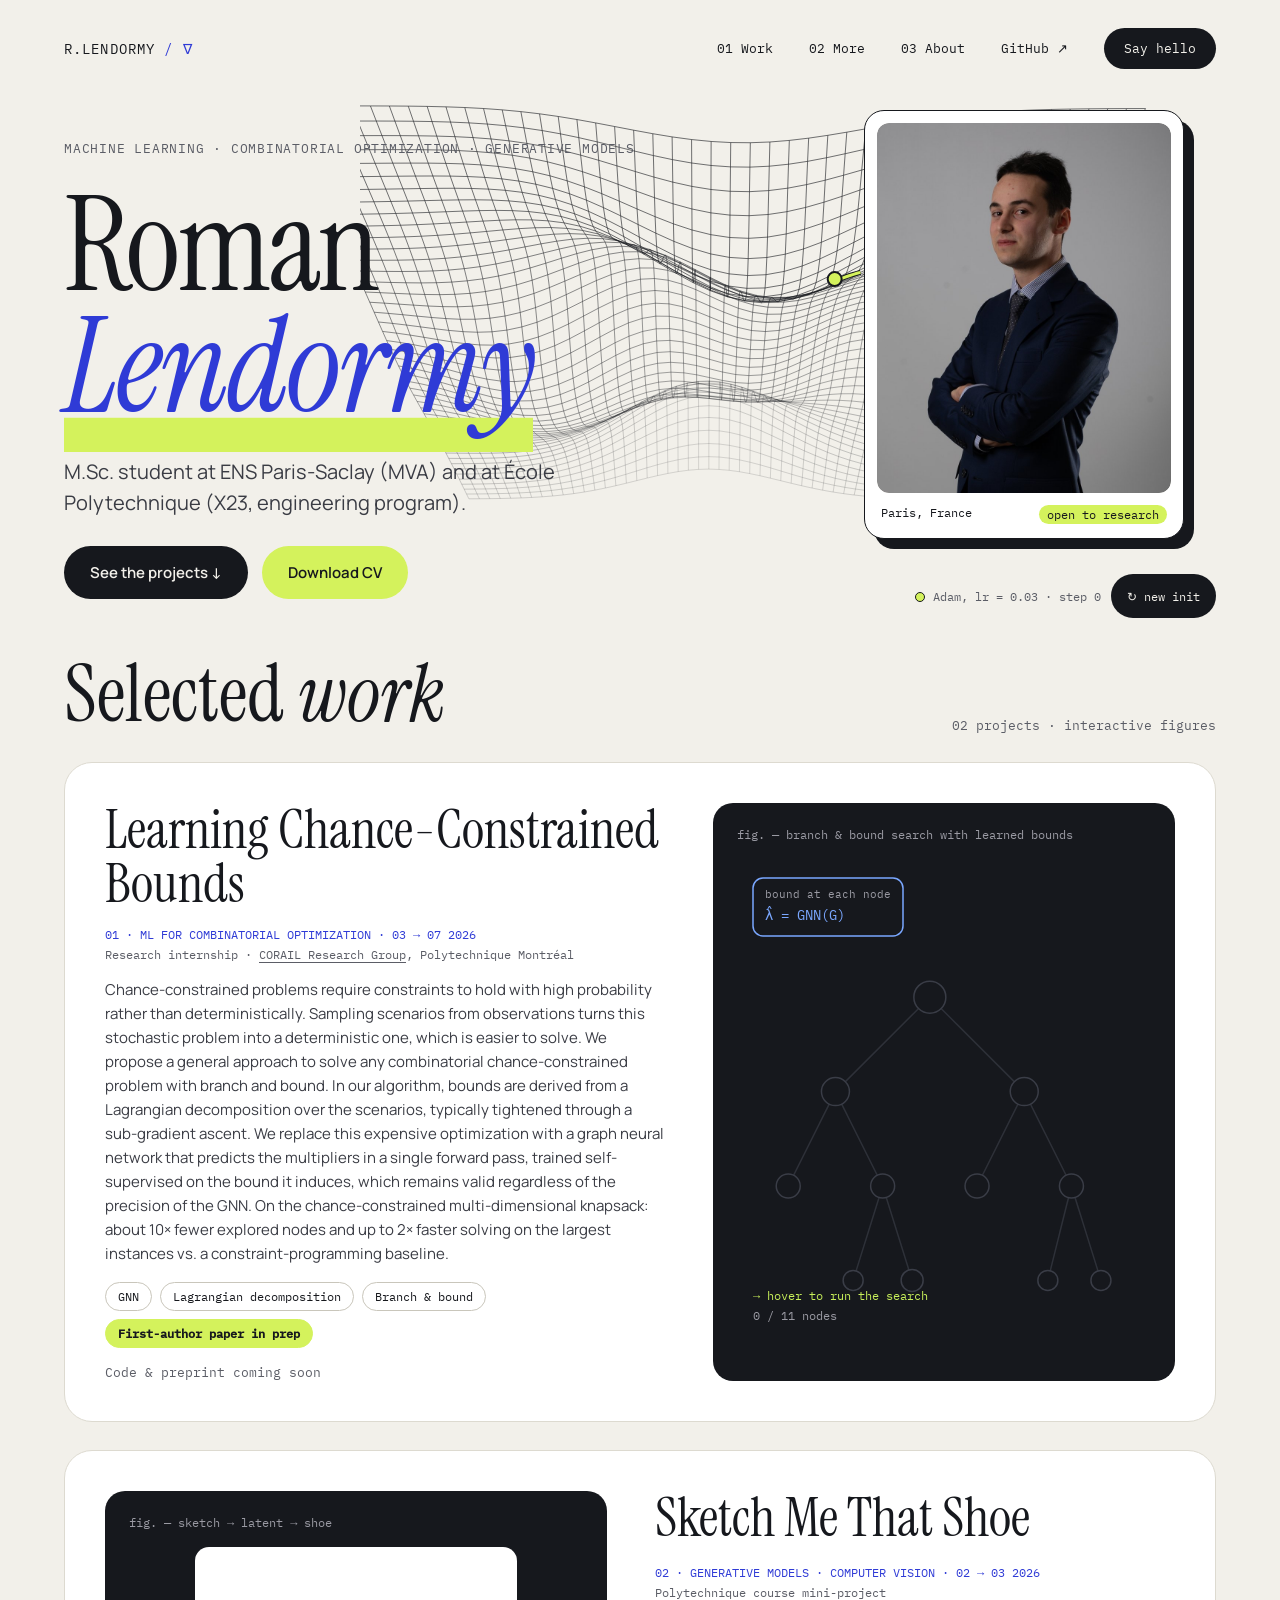
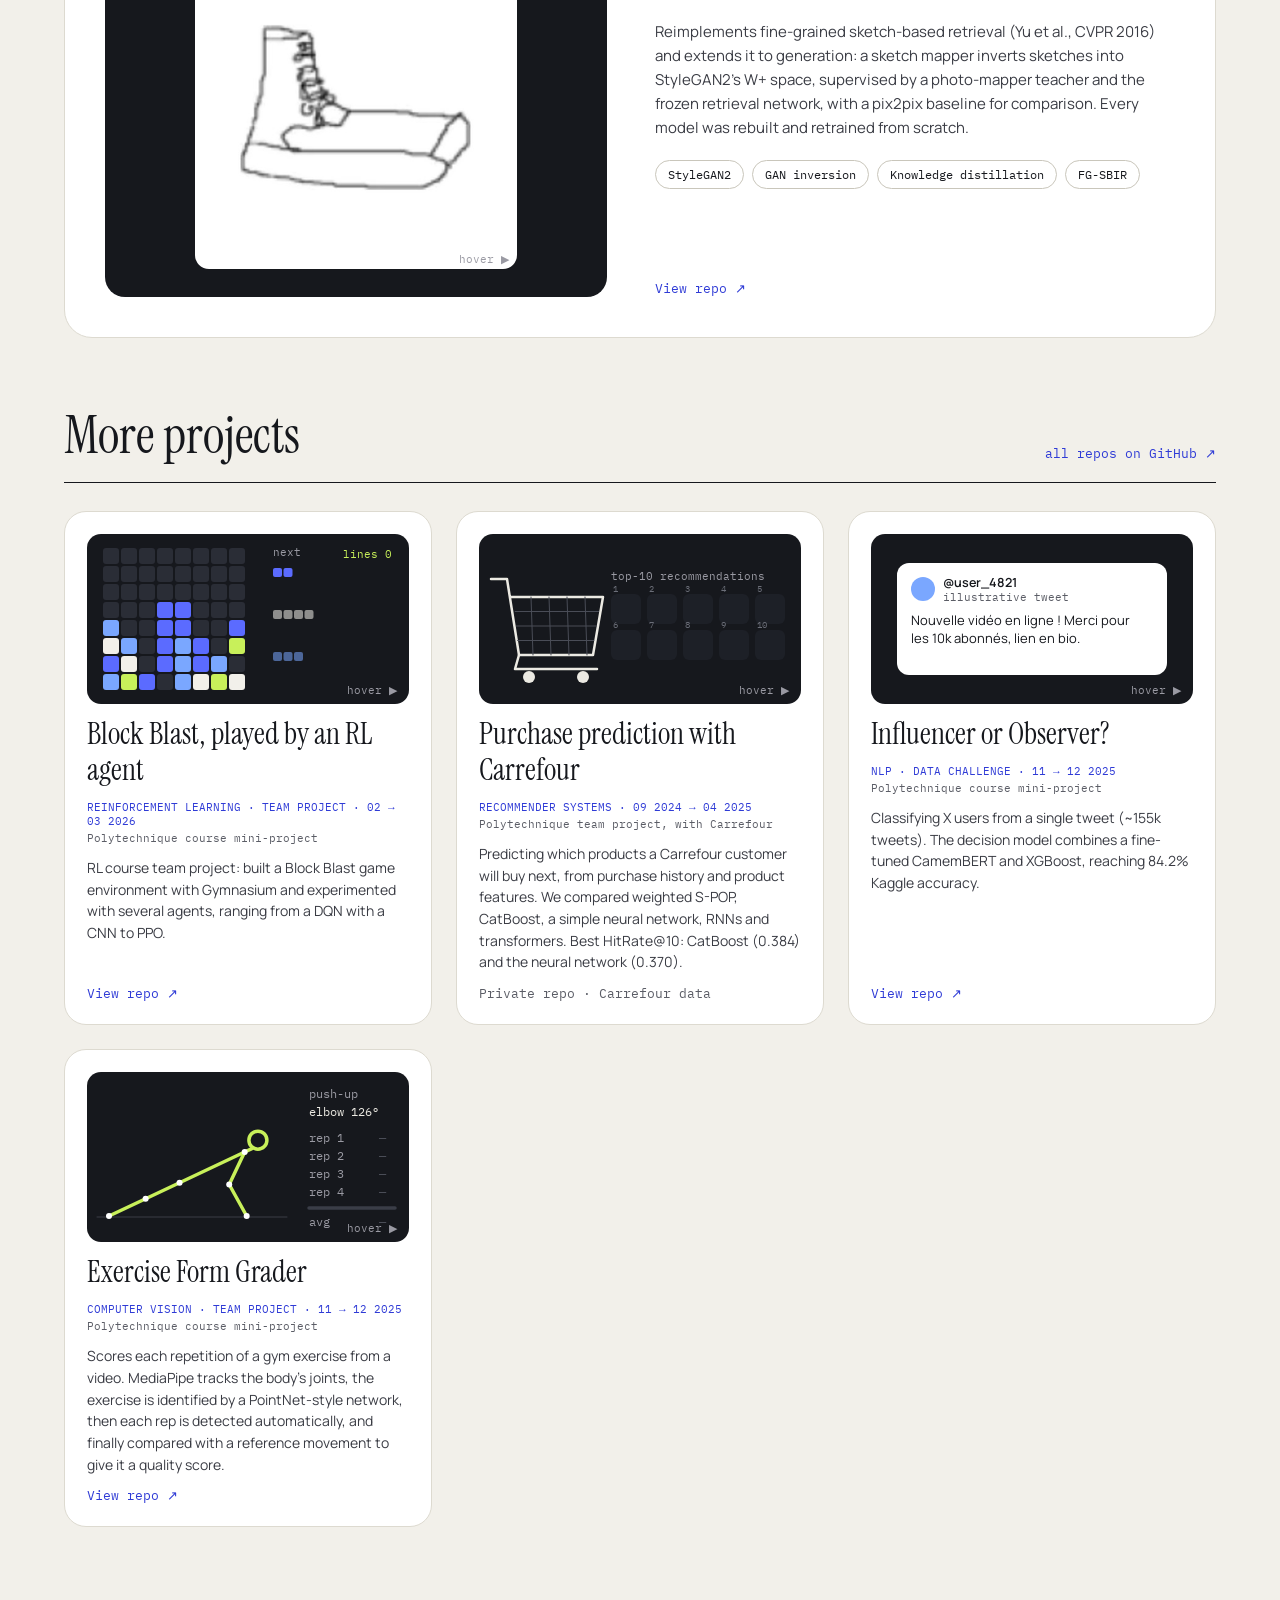
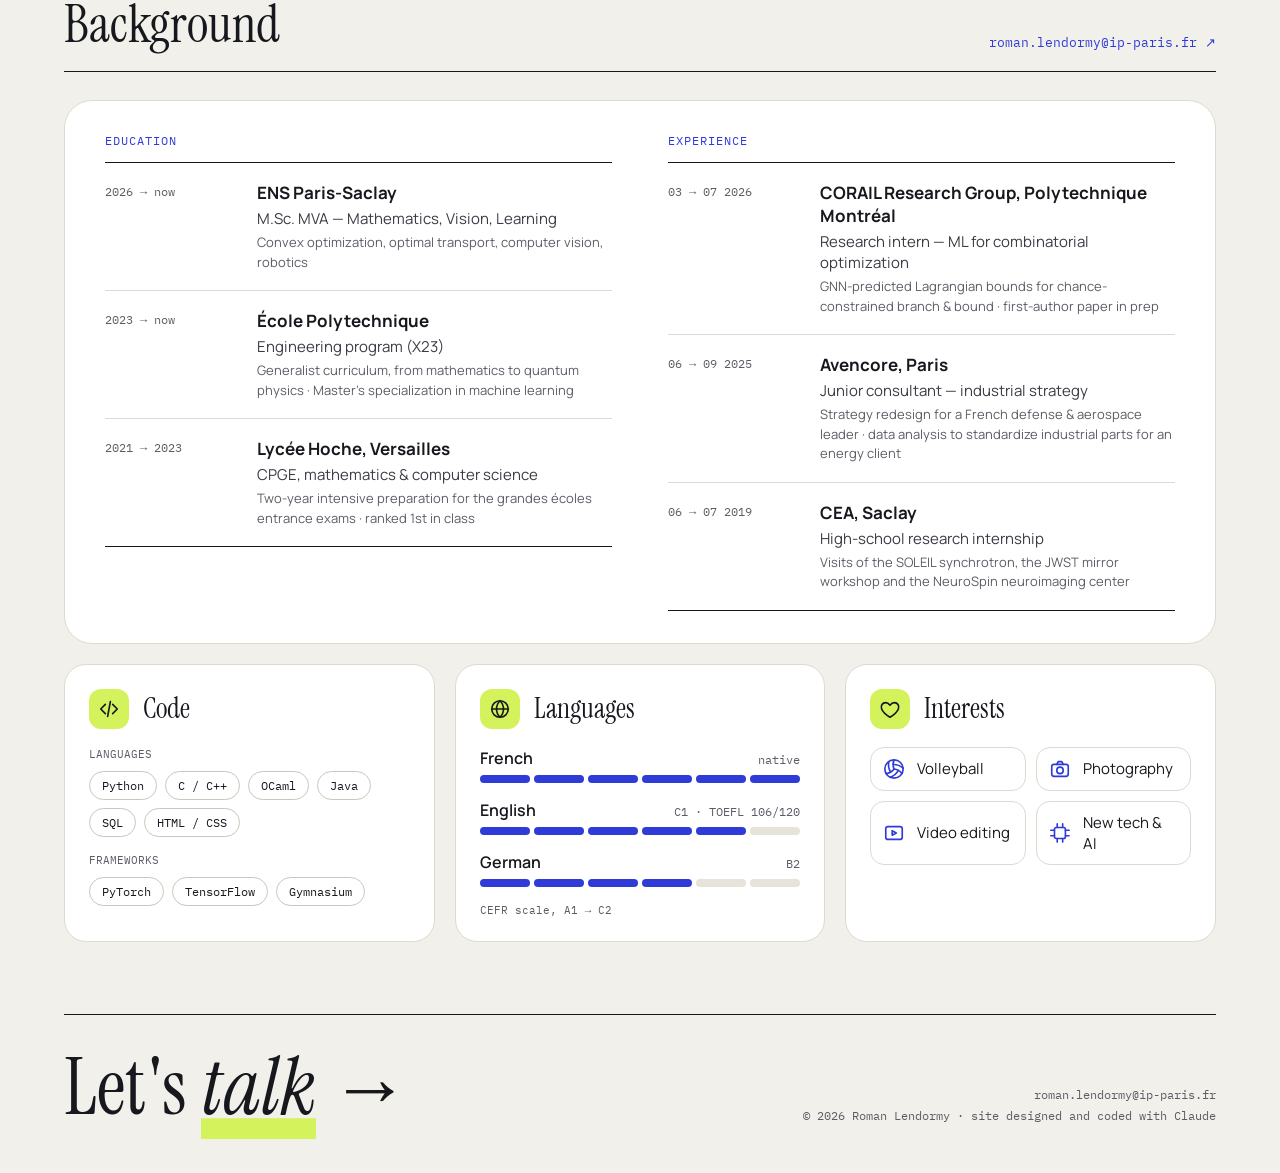
==== index.html @ f5c9e00b "Launch personal website" ====
<!DOCTYPE html>
<html lang="en">
<head>
<meta charset="utf-8">
<meta name="viewport" content="width=device-width, initial-scale=1">
<meta http-equiv="Content-Security-Policy" content="default-src 'none'; script-src 'self'; style-src 'self'; img-src 'self'; font-src 'self'; connect-src 'none'; object-src 'none'; base-uri 'none'; form-action 'none'; manifest-src 'self'; upgrade-insecure-requests">
<meta name="referrer" content="strict-origin-when-cross-origin">
<title>Roman Lendormy — Machine learning &amp; combinatorial optimization</title>
<meta name="description" content="Roman Lendormy, M.Sc. student at ENS Paris-Saclay (MVA) and École Polytechnique (X23). Machine learning, combinatorial optimization and generative models.">
<meta name="theme-color" content="#F2F0EA">
<link rel="canonical" href="https://romanlendormy.github.io/">
<meta property="og:type" content="website">
<meta property="og:url" content="https://romanlendormy.github.io/">
<meta property="og:title" content="Roman Lendormy — Machine learning &amp; combinatorial optimization">
<meta property="og:description" content="M.Sc. student at ENS Paris-Saclay (MVA) and École Polytechnique (X23). Research on learned bounds for chance-constrained optimization.">
<meta property="og:image" content="https://romanlendormy.github.io/assets/img/og-image.jpg">
<meta property="og:image:width" content="1200">
<meta property="og:image:height" content="630">
<meta name="twitter:card" content="summary_large_image">
<link rel="icon" href="assets/img/favicon.svg" type="image/svg+xml">
<link rel="preload" href="assets/fonts/instrument-serif-latin-400-normal.woff2" as="font" type="font/woff2" crossorigin>
<link rel="stylesheet" href="assets/style.css">
</head>
<body>
<div class="wrap">

<header class="nav">
<a class="brand" href="#top">R.LENDORMY <span>/ ∇</span></a>
<nav class="nav-links" aria-label="Main">
<a class="sec nl" href="#work">01 Work</a>
<a class="sec nl" href="#more">02 More</a>
<a class="sec nl" href="#about">03 About</a>
<a class="nl" href="https://github.com/romanlendormy">GitHub <span class="nl-arr">↗</span></a>
<a class="js-mail pill" data-u="roman.lendormy" data-d="ip-paris.fr">Say hello</a>
</nav>
</header>

<main>
<section class="hero" id="top">
<div class="hero-text">
<div class="eyebrow">MACHINE LEARNING · COMBINATORIAL OPTIMIZATION · GENERATIVE MODELS</div>
<h1>Roman<br><em>Lendormy</em></h1>
<p class="hero-lead">M.Sc. student at ENS Paris-Saclay (MVA) and at École Polytechnique (X23, engineering program).</p>
<div class="cta">
<a class="btn btn-ink" href="#work">See the projects <span class="arr">↓</span></a>
<a class="btn btn-lime" aria-disabled="true" title="CV coming soon">Download CV</a>
</div>
</div>
<figure class="portrait float">
<div class="shine"><img src="assets/img/portrait.jpg" alt="Portrait of Roman Lendormy" width="800" height="1000"></div>
<figcaption><span>Paris, France</span><span class="badge-lime">open to research</span></figcaption>
</figure>
<canvas class="hero-cv" id="hero-cv" role="img" aria-label="Animated 3D loss landscape with the Adam optimizer descending toward a minimum"></canvas>
<div class="hero-caption"><span><span class="dot"></span>Adam, lr = 0.03 · step <span id="opt-step">0</span></span><button class="btn-small" id="new-init" type="button">↻ new init</button></div>
</section>

<section class="section" id="work">
<div class="section-head">
<h2>Selected <em>work</em></h2>
<span class="aside">02 projects · interactive figures</span>
</div>

<article class="card feature" id="card-cc">
<div class="feature-text">
<h3>Learning Chance-Constrained Bounds</h3>
<div>
<div class="tagline">01 · ML FOR COMBINATORIAL OPTIMIZATION · 03 → 07 2026</div>
<div class="subline">Research internship · <a href="https://corail-research.github.io/">CORAIL Research Group</a>, Polytechnique Montréal</div>
</div>
<p>Chance-constrained problems require constraints to hold with high probability rather than deterministically. Sampling scenarios from observations turns this stochastic problem into a deterministic one, which is easier to solve. We propose a general approach to solve any combinatorial chance-constrained problem with branch and bound. In our algorithm, bounds are derived from a Lagrangian decomposition over the scenarios, typically tightened through a sub-gradient ascent. We replace this expensive optimization with a graph neural network that predicts the multipliers in a single forward pass, trained self-supervised on the bound it induces, which remains valid regardless of the precision of the GNN. On the chance-constrained multi-dimensional knapsack: about 10× fewer explored nodes and up to 2× faster solving on the largest instances vs. a constraint-programming baseline.</p>
<div class="chips"><span class="chip">GNN</span><span class="chip">Lagrangian decomposition</span><span class="chip">Branch &amp; bound</span><span class="chip hot">First-author paper in prep</span></div>
<span class="foot-link">Code &amp; preprint coming soon</span>
</div>
<div class="plate">
<span class="plate-label">fig. — branch &amp; bound search with learned bounds</span>
<canvas class="cc-cv" id="cc-cv" role="img" aria-label="Animated branch-and-bound tree search, with bounds predicted by a graph neural network"></canvas>
</div>
</article>

<article class="card feature flip" id="card-shoe">
<div class="plate">
<span class="plate-label">fig. — sketch → latent → shoe</span>
<div class="shoe-stage"><canvas class="shoe-cv" id="shoe-cv" role="img" aria-label="A shoe sketch dissolving into points that reassemble into a generated shoe photo"></canvas></div>
</div>
<div class="feature-text">
<h3>Sketch Me That Shoe</h3>
<div>
<div class="tagline">02 · GENERATIVE MODELS · COMPUTER VISION · 02 → 03 2026</div>
<div class="subline">Polytechnique course mini-project</div>
</div>
<p>Reimplements fine-grained sketch-based retrieval (Yu et al., CVPR 2016) and extends it to generation: a sketch mapper inverts sketches into StyleGAN2's W+ space, supervised by a photo-mapper teacher and the frozen retrieval network, with a pix2pix baseline for comparison. Every model was rebuilt and retrained from scratch.</p>
<div class="chips"><span class="chip">StyleGAN2</span><span class="chip">GAN inversion</span><span class="chip">Knowledge distillation</span><span class="chip">FG-SBIR</span></div>
<a class="foot-link" href="https://github.com/romanlendormy/sketch-me-that-shoe">View repo ↗</a>
</div>
</article>
</section>

<section class="section" id="more">
<div class="section-head ruled">
<h2>More projects</h2>
<a class="aside" href="https://github.com/romanlendormy">all repos on GitHub ↗</a>
</div>
<div class="grid3">
<article class="card mini" id="card-blast">
<div class="mini-plate"><canvas id="blast-cv" role="img" aria-label="Block Blast pieces placed on a grid, with full lines clearing"></canvas></div>
<h3>Block Blast, played by an RL agent</h3>
<div><div class="tagline">REINFORCEMENT LEARNING · TEAM PROJECT · 02 → 03 2026</div><div class="subline">Polytechnique course mini-project</div></div>
<p>RL course team project: built a Block Blast game environment with Gymnasium and experimented with several agents, ranging from a DQN with a CNN to PPO.</p>
<a class="foot-link" href="https://github.com/NathanDuboisset/RL_project">View repo ↗</a>
</article>
<article class="card mini" id="card-cart">
<div class="mini-plate"><canvas id="cart-cv" role="img" aria-label="Top-10 product recommendations, with the purchased ones dropping into a shopping cart"></canvas></div>
<h3>Purchase prediction with Carrefour</h3>
<div><div class="tagline">RECOMMENDER SYSTEMS · 09 2024 → 04 2025</div><div class="subline">Polytechnique team project, with Carrefour</div></div>
<p>Predicting which products a Carrefour customer will buy next, from purchase history and product features. We compared weighted S-POP, CatBoost, a simple neural network, RNNs and transformers. Best HitRate@10: CatBoost (0.384) and the neural network (0.370).</p>
<span class="foot-link">Private repo · Carrefour data</span>
</article>
<article class="card mini" id="card-x">
<div class="mini-plate"><canvas id="x-cv" role="img" aria-label="A tweet zooming out into a cloud of classified users"></canvas></div>
<h3>Influencer or Observer?</h3>
<div><div class="tagline">NLP · DATA CHALLENGE · 11 → 12 2025</div><div class="subline">Polytechnique course mini-project</div></div>
<p>Classifying X users from a single tweet (~155k tweets). The decision model combines a fine-tuned CamemBERT and XGBoost, reaching 84.2% Kaggle accuracy.</p>
<a class="foot-link" href="https://github.com/romanlendormy/datachallenge-X_users_classification">View repo ↗</a>
</article>
<article class="card mini" id="card-fit">
<div class="mini-plate"><canvas id="fit-cv" role="img" aria-label="A stick figure doing push-ups, each repetition receiving a score"></canvas></div>
<h3>Exercise Form Grader</h3>
<div><div class="tagline">COMPUTER VISION · TEAM PROJECT · 11 → 12 2025</div><div class="subline">Polytechnique course mini-project</div></div>
<p>Scores each repetition of a gym exercise from a video. MediaPipe tracks the body’s joints, the exercise is identified by a PointNet-style network, then each rep is detected automatically, and finally compared with a reference movement to give it a quality score.</p>
<a class="foot-link" href="https://github.com/romanlendormy/CSC_51073_CV_Project">View repo ↗</a>
</article>
</div>
</section>

<section class="section" id="about">
<div class="section-head ruled">
<h2>Background</h2>
<a class="js-mail aside" data-u="roman.lendormy" data-d="ip-paris.fr" data-show="addr" data-suffix=" ↗"></a>
</div>
<div class="timeline">
<div class="tl-col"><div class="tl-title">EDUCATION</div><div class="tl-entry first"><span class="tl-date">2026 → now</span><div class="tl-body"><span class="tl-org">ENS Paris-Saclay</span><span class="tl-role">M.Sc. MVA — Mathematics, Vision, Learning</span><span class="tl-detail">Convex optimization, optimal transport, computer vision, robotics</span></div></div><div class="tl-entry"><span class="tl-date">2023 → now</span><div class="tl-body"><span class="tl-org">École Polytechnique</span><span class="tl-role">Engineering program (X23)</span><span class="tl-detail">Generalist curriculum, from mathematics to quantum physics · Master’s specialization in machine learning</span></div></div><div class="tl-entry"><span class="tl-date">2021 → 2023</span><div class="tl-body"><span class="tl-org">Lycée Hoche, Versailles</span><span class="tl-role">CPGE, mathematics &amp; computer science</span><span class="tl-detail">Two-year intensive preparation for the grandes écoles entrance exams · ranked 1st in class</span></div></div></div>
<div class="tl-col"><div class="tl-title">EXPERIENCE</div><div class="tl-entry first"><span class="tl-date">03 → 07 2026</span><div class="tl-body"><span class="tl-org">CORAIL Research Group, Polytechnique Montréal</span><span class="tl-role">Research intern — ML for combinatorial optimization</span><span class="tl-detail">GNN-predicted Lagrangian bounds for chance-constrained branch &amp; bound · first-author paper in prep</span></div></div><div class="tl-entry"><span class="tl-date">06 → 09 2025</span><div class="tl-body"><span class="tl-org">Avencore, Paris</span><span class="tl-role">Junior consultant — industrial strategy</span><span class="tl-detail">Strategy redesign for a French defense &amp; aerospace leader · data analysis to standardize industrial parts for an energy client</span></div></div><div class="tl-entry"><span class="tl-date">06 → 07 2019</span><div class="tl-body"><span class="tl-org">CEA, Saclay</span><span class="tl-role">High-school research internship</span><span class="tl-detail">Visits of the SOLEIL synchrotron, the JWST mirror workshop and the NeuroSpin neuroimaging center</span></div></div></div>
</div>
<div class="skills">
<div class="skill"><div class="skill-head"><div class="icon"><svg width="22" height="22" viewBox="0 0 24 24" fill="none" stroke="#16181D" stroke-width="1.8" stroke-linecap="round" stroke-linejoin="round" aria-hidden="true"><path d="M8 7l-5 5 5 5M16 7l5 5-5 5M13.5 4l-3 16"></path></svg></div><span>Code</span></div>
<div class="stack stack-10"><span class="kicker">LANGUAGES</span><div class="chips"><span class="chip">Python</span><span class="chip">C / C++</span><span class="chip">OCaml</span><span class="chip">Java</span><span class="chip">SQL</span><span class="chip">HTML / CSS</span></div><span class="kicker mt6">FRAMEWORKS</span><div class="chips"><span class="chip">PyTorch</span><span class="chip">TensorFlow</span><span class="chip">Gymnasium</span></div></div></div>
<div class="skill"><div class="skill-head"><div class="icon"><svg width="22" height="22" viewBox="0 0 24 24" fill="none" stroke="#16181D" stroke-width="1.8" stroke-linecap="round" stroke-linejoin="round" aria-hidden="true"><circle cx="12" cy="12" r="9"></circle><path d="M3 12h18M12 3c2.5 2.5 3.8 5.5 3.8 9s-1.3 6.5-3.8 9c-2.5-2.5-3.8-5.5-3.8-9S9.5 5.5 12 3z"></path></svg></div><span>Languages</span></div>
<div class="stack stack-16"><div class="lang"><div class="lang-top"><b>French</b><span>native</span></div><div class="bars" role="img" aria-label="French: native"><i class="on"></i><i class="on"></i><i class="on"></i><i class="on"></i><i class="on"></i><i class="on"></i></div></div><div class="lang"><div class="lang-top"><b>English</b><span>C1 · TOEFL 106/120</span></div><div class="bars" role="img" aria-label="English: C1 · TOEFL 106/120"><i class="on"></i><i class="on"></i><i class="on"></i><i class="on"></i><i class="on"></i><i></i></div></div><div class="lang"><div class="lang-top"><b>German</b><span>B2</span></div><div class="bars" role="img" aria-label="German: B2"><i class="on"></i><i class="on"></i><i class="on"></i><i class="on"></i><i></i><i></i></div></div><span class="kicker">CEFR scale, A1 → C2</span></div></div>
<div class="skill"><div class="skill-head"><div class="icon"><svg width="22" height="22" viewBox="0 0 24 24" fill="none" stroke="#16181D" stroke-width="1.8" stroke-linecap="round" stroke-linejoin="round" aria-hidden="true"><path d="M12 21s-7.5-4.6-9.2-9.3C1.6 8.3 3.8 5 7.2 5c2 0 3.5 1.1 4.8 2.8C13.3 6.1 14.8 5 16.8 5c3.4 0 5.6 3.3 4.4 6.7C19.5 16.4 12 21 12 21z"></path></svg></div><span>Interests</span></div>
<div class="hobbies">
<div class="hobby"><svg width="22" height="22" viewBox="0 0 24 24" fill="none" stroke="#2F3BD6" stroke-width="1.8" stroke-linecap="round" stroke-linejoin="round" aria-hidden="true"><circle cx="12" cy="12" r="10"></circle><path d="M11.1 7.1a16.55 16.55 0 0 1 10.9 4"></path><path d="M12 12a12.6 12.6 0 0 1-8.7 5"></path><path d="M16.8 13.6a16.55 16.55 0 0 1-9 7.5"></path><path d="M20.7 17a12.8 12.8 0 0 0-8.7-5 13.3 13.3 0 0 1 0-10"></path><path d="M6.3 3.8a16.55 16.55 0 0 0 1.9 11.5"></path></svg><span>Volleyball</span></div>
<div class="hobby"><svg width="22" height="22" viewBox="0 0 24 24" fill="none" stroke="#2F3BD6" stroke-width="1.8" stroke-linecap="round" stroke-linejoin="round" aria-hidden="true"><rect x="3" y="7" width="18" height="13" rx="2.5"></rect><path d="M8.5 7l1.5-3h4l1.5 3"></path><circle cx="12" cy="13.5" r="3.5"></circle></svg><span>Photography</span></div>
<div class="hobby"><svg width="22" height="22" viewBox="0 0 24 24" fill="none" stroke="#2F3BD6" stroke-width="1.8" stroke-linecap="round" stroke-linejoin="round" aria-hidden="true"><rect x="3" y="5" width="18" height="14" rx="2.5"></rect><path d="M10 9.5v5l4.5-2.5z"></path></svg><span>Video editing</span></div>
<div class="hobby"><svg width="22" height="22" viewBox="0 0 24 24" fill="none" stroke="#2F3BD6" stroke-width="1.8" stroke-linecap="round" stroke-linejoin="round" aria-hidden="true"><rect x="6" y="6" width="12" height="12" rx="2"></rect><path d="M9 2v4M15 2v4M9 18v4M15 18v4M2 9h4M2 15h4M18 9h4M18 15h4"></path></svg><span>New tech &amp; AI</span></div>
</div></div>
</div>
</section>
</main>

<footer class="footer">
<a class="js-mail big" data-u="roman.lendormy" data-d="ip-paris.fr">Let's <em>talk</em> <span class="arr">→</span></a>
<div class="meta"><span class="js-mail-text" data-u="roman.lendormy" data-d="ip-paris.fr"></span><noscript>roman.lendormy [at] ip-paris [dot] fr</noscript><br>© 2026 Roman Lendormy · site designed and coded with Claude</div>
</footer>
</div>
<script src="assets/site.js" defer></script>
</body>
</html>
---- assets/style.css ----
/* Roman Lendormy — portfolio
   Palette: stone background, ink text, cobalt + lime accents. Fonts are self-hosted (SIL OFL). */

@font-face { font-family: 'Instrument Serif'; src: url('fonts/instrument-serif-latin-400-normal.woff2') format('woff2'); font-weight: 400; font-style: normal; font-display: swap; }
@font-face { font-family: 'Instrument Serif'; src: url('fonts/instrument-serif-latin-400-italic.woff2') format('woff2'); font-weight: 400; font-style: italic; font-display: swap; }
@font-face { font-family: 'IBM Plex Mono'; src: url('fonts/ibm-plex-mono-latin-400-normal.woff2') format('woff2'); font-weight: 400; font-display: swap; }
@font-face { font-family: 'IBM Plex Mono'; src: url('fonts/ibm-plex-mono-latin-500-normal.woff2') format('woff2'); font-weight: 500; font-display: swap; }
@font-face { font-family: 'Manrope'; src: url('fonts/manrope-latin-400-normal.woff2') format('woff2'); font-weight: 400; font-display: swap; }
@font-face { font-family: 'Manrope'; src: url('fonts/manrope-latin-500-normal.woff2') format('woff2'); font-weight: 500; font-display: swap; }
@font-face { font-family: 'Manrope'; src: url('fonts/manrope-latin-600-normal.woff2') format('woff2'); font-weight: 600; font-display: swap; }
@font-face { font-family: 'Manrope'; src: url('fonts/manrope-latin-700-normal.woff2') format('woff2'); font-weight: 700; font-display: swap; }

:root {
  --bg: #F2F0EA; --ink: #16181D; --body: #3A3C44; --muted: #5B5D66; --line: #DDDAD0; --chip: #C9C6BB;
  --cobalt: #2F3BD6; --lime: #D4F25C; --plate: #16181D; --plate-muted: #9A9AA3;
  --serif: 'Instrument Serif', Georgia, serif; --mono: 'IBM Plex Mono', ui-monospace, monospace; --sans: Manrope, 'Helvetica Neue', Arial, sans-serif;
  --pad: 64px;
}
* { box-sizing: border-box; }
html { scroll-behavior: smooth; }
body { margin: 0; background: var(--bg); color: var(--ink); font-family: var(--sans); -webkit-font-smoothing: antialiased; }
img { max-width: 100%; }
a { color: var(--cobalt); text-decoration: none; }
a:hover { color: var(--ink); }
a:focus-visible, button:focus-visible { outline: 2px solid var(--cobalt); outline-offset: 3px; border-radius: 6px; }
.wrap { max-width: 1440px; margin: 0 auto; position: relative; overflow: hidden; }
.mono { font-family: var(--mono); }

/* ---------- nav ---------- */
.nav { position: absolute; top: 0; left: 0; right: 0; z-index: 3; display: flex; justify-content: space-between; align-items: center; padding: 28px var(--pad); }
.brand { font-family: var(--mono); font-size: 14px; letter-spacing: 0.08em; color: var(--ink); }
.brand span { color: var(--cobalt); }
.nav-links { display: flex; gap: 36px; align-items: center; font-family: var(--mono); font-size: 13px; }
.nav-links a { color: var(--ink); }
.nav-links .pill { padding: 12px 20px; background: var(--ink); color: var(--bg); border-radius: 999px; }

/* ---------- hero ---------- */
.hero { position: relative; height: 630px; }
.hero-cv { position: absolute; top: 30px; left: 360px; width: calc(100% - 360px); height: 600px; cursor: grab; display: block; }
.hero-text { position: absolute; left: var(--pad); top: 140px; width: 700px; z-index: 2; display: flex; flex-direction: column; gap: 28px; }
.eyebrow { font-family: var(--mono); font-size: 13px; color: var(--muted); letter-spacing: 0.06em; }
.hero h1 { margin: 0; font-family: var(--serif); font-weight: 400; font-size: 132px; line-height: 0.92; letter-spacing: -0.02em; }
.hero h1 em { color: var(--cobalt); box-shadow: inset 0 -0.26em 0 var(--lime); }
.hero-lead { margin: 0; font-size: 20px; line-height: 1.55; color: var(--body); max-width: 500px; }
.cta { display: flex; gap: 14px; flex-wrap: wrap; }
.btn { display: inline-block; padding: 16px 26px; border-radius: 999px; font-weight: 600; font-size: 15px; }
.btn-ink { background: var(--ink); color: var(--bg); }
.btn-ink:hover { color: var(--lime); }
.btn-lime { background: var(--lime); color: var(--ink); }
.btn[aria-disabled="true"] { cursor: default; }
.portrait { position: absolute; right: 96px; top: 110px; z-index: 2; margin: 0; width: 320px; background: #FFFFFF; border: 1px solid var(--ink); border-radius: 20px; padding: 12px; box-shadow: 10px 10px 0 var(--ink); }
.float { animation: float 6s ease-in-out infinite; }
@keyframes float { 0%, 100% { transform: rotate(-2deg) translateY(0); } 50% { transform: rotate(-2deg) translateY(-10px); } }
.shine { position: relative; overflow: hidden; border-radius: 12px; }
.shine::after { content: ""; position: absolute; top: -20%; bottom: -20%; left: 0; width: 45%; background: linear-gradient(100deg, rgba(255,255,255,0) 0%, rgba(255,255,255,.55) 50%, rgba(255,255,255,0) 100%); transform: translateX(-160%) skewX(-12deg); pointer-events: none; }
.shine:hover::after { transform: translateX(330%) skewX(-12deg); transition: transform .9s cubic-bezier(.3,.7,.3,1); }
.shine img { display: block; width: 100%; height: 370px; object-fit: cover; object-position: 50% 30%; border-radius: 12px; background: #E6E3DA; transition: transform .6s cubic-bezier(.2,.8,.2,1); }
.shine:hover img { transform: scale(1.035); }
.portrait figcaption { display: flex; justify-content: space-between; padding: 12px 4px 2px; font-family: var(--mono); font-size: 12px; }
.badge-lime { padding: 2px 8px; background: var(--lime); border-radius: 999px; }
.hero-caption { position: absolute; right: var(--pad); bottom: 12px; z-index: 2; display: flex; gap: 10px; align-items: center; flex-wrap: wrap; justify-content: flex-end; font-family: var(--mono); font-size: 12px; color: var(--muted); }
.dot { display: inline-block; width: 10px; height: 10px; border-radius: 50%; border: 1.5px solid var(--ink); background: var(--lime); margin-right: 8px; vertical-align: -1px; }
.btn-small { min-height: 44px; padding: 10px 16px; background: var(--ink); color: var(--bg); border: none; border-radius: 999px; font-family: var(--mono); font-size: 12px; cursor: pointer; }

/* ---------- sections ---------- */
.section { padding: 72px var(--pad) 0; display: flex; flex-direction: column; gap: 28px; }
#work.section { padding-top: 24px; gap: 28px; }
.section-head { display: flex; justify-content: space-between; align-items: flex-end; gap: 16px; flex-wrap: wrap; }
.section-head.ruled { border-bottom: 1px solid var(--ink); padding-bottom: 20px; }
.section-head h2 { margin: 0; font-family: var(--serif); font-weight: 400; font-size: 52px; line-height: 1; }
#work .section-head h2 { font-size: 80px; }
.section-head .aside { font-family: var(--mono); font-size: 13px; color: var(--muted); }
.section-head a.aside { color: var(--cobalt); }

.card { background: #FFFFFF; border: 1px solid var(--line); transition: transform .35s cubic-bezier(.2,.8,.2,1), box-shadow .35s, border-color .35s; }
.card:hover { transform: translateY(-6px); box-shadow: 0 24px 48px -24px rgba(22,24,29,.35); border-color: var(--ink); }

/* selected projects */
.feature { border-radius: 28px; padding: 40px; display: flex; gap: 48px; }
.feature-text { width: 560px; flex-shrink: 0; display: flex; flex-direction: column; gap: 16px; }
.feature.flip .feature-text { width: 520px; gap: 20px; }
.feature h3 { margin: 0; font-family: var(--serif); font-weight: 400; font-size: 54px; line-height: 1; }
.tagline { font-family: var(--mono); font-size: 12px; color: var(--cobalt); }
.subline { font-family: var(--mono); font-size: 12px; color: var(--muted); margin-top: 4px; }
.subline a { color: var(--muted); text-decoration: underline; text-underline-offset: 3px; }
.feature p { margin: 0; font-size: 15px; line-height: 1.6; color: var(--body); }
.chips { display: flex; gap: 8px; flex-wrap: wrap; }
.chip { padding: 6px 12px; border: 1px solid var(--chip); border-radius: 999px; font-size: 12px; font-family: var(--mono); }
.chip.hot { background: var(--lime); border-color: var(--lime); font-weight: 700; }
.foot-link { margin-top: auto; font-family: var(--mono); font-size: 13px; }
span.foot-link { color: var(--muted); }
.plate { flex-grow: 1; min-width: 0; background: var(--plate); border-radius: 20px; padding: 24px; display: flex; flex-direction: column; gap: 12px; color: #ECEAE3; }
.plate-label { font-family: var(--mono); font-size: 12px; color: var(--plate-muted); }
.cc-cv { display: block; width: 100%; height: 480px; }
.shoe-stage { flex-grow: 1; display: flex; align-items: center; justify-content: center; }
.shoe-cv { display: block; width: min(330px, 100%); aspect-ratio: 1 / 1; }

/* more projects */
.grid3 { display: grid; grid-template-columns: repeat(3, minmax(0, 1fr)); gap: 24px; }
.mini { border-radius: 22px; padding: 22px; display: flex; flex-direction: column; gap: 12px; }
.mini-plate { height: 170px; flex-shrink: 0; background: var(--plate); border-radius: 14px; overflow: hidden; }
.mini-plate canvas { display: block; width: 100%; height: 170px; }
.mini h3 { margin: 0; font-family: var(--serif); font-weight: 400; font-size: 30px; line-height: 1.2; }
.mini .tagline, .mini .subline { font-size: 11px; }
.mini .subline { margin-top: 3px; }
.mini p { margin: 0; font-size: 14px; line-height: 1.55; color: var(--body); }

/* background */
.timeline { display: grid; grid-template-columns: repeat(2, minmax(0, 1fr)); column-gap: 56px; background: #FFFFFF; border: 1px solid var(--line); border-radius: 28px; padding: 32px 40px; }
.tl-title { font-family: var(--mono); font-size: 12px; letter-spacing: 0.08em; color: var(--cobalt); padding-bottom: 14px; }
.tl-entry { display: grid; grid-template-columns: 132px minmax(0, 1fr); column-gap: 20px; padding: 18px 0; border-top: 1px solid var(--line); }
.tl-entry.first { border-top-color: var(--ink); }
.tl-col::after { content: ""; display: block; border-top: 1px solid var(--ink); }
.tl-date { font-family: var(--mono); font-size: 12px; color: var(--muted); padding-top: 3px; }
.tl-body { display: flex; flex-direction: column; gap: 4px; }
.tl-org { font-size: 17px; font-weight: 700; }
.tl-role { font-size: 15px; color: var(--body); }
.tl-detail { font-size: 13px; line-height: 1.5; color: var(--muted); }
.skills { display: grid; grid-template-columns: repeat(3, minmax(0, 1fr)); gap: 20px; margin-top: -8px; }
.skill { background: #FFFFFF; border: 1px solid var(--line); border-radius: 22px; padding: 24px; display: flex; flex-direction: column; gap: 18px; }
.skill-head { display: flex; align-items: center; gap: 14px; }
.skill-head span { font-family: var(--serif); font-size: 28px; }
.icon { width: 40px; height: 40px; border-radius: 12px; background: var(--lime); display: flex; align-items: center; justify-content: center; flex-shrink: 0; }
.kicker { font-family: var(--mono); font-size: 11px; color: var(--muted); }
.lang { display: flex; flex-direction: column; gap: 6px; }
.lang-top { display: flex; justify-content: space-between; align-items: baseline; }
.lang-top b { font-size: 16px; font-weight: 600; }
.lang-top span { font-family: var(--mono); font-size: 12px; color: var(--muted); }
.bars { display: flex; gap: 4px; }
.bars i { flex-grow: 1; height: 8px; border-radius: 4px; background: #E6E3DA; }
.bars i.on { background: var(--cobalt); }
.hobbies { display: grid; grid-template-columns: repeat(2, minmax(0, 1fr)); gap: 10px; }
.hobby { display: flex; align-items: center; gap: 12px; padding: 10px 12px; border: 1px solid var(--line); border-radius: 14px; font-size: 15px; }

/* footer */
.footer { margin: 72px var(--pad) 0; padding: 32px 0 48px; border-top: 1px solid var(--ink); display: flex; justify-content: space-between; align-items: flex-end; gap: 24px; flex-wrap: wrap; }
.footer .big { font-family: var(--serif); font-size: 80px; line-height: 1; color: var(--ink); }
.footer .big em { box-shadow: inset 0 -0.26em 0 var(--lime); }
.footer .meta { font-family: var(--mono); font-size: 12px; color: var(--muted); text-align: right; line-height: 1.8; }

/* ---------- tablet ---------- */
@media (max-width: 1180px) {
  :root { --pad: 40px; }
  .hero-text { top: 130px; width: 58%; }
  .hero h1 { font-size: 104px; }
  .portrait { right: 40px; top: 110px; width: 270px; }
  .shine img { height: 310px; }
  .hero-cv { left: 200px; width: calc(100% - 200px); }
  .feature, .feature.flip { flex-direction: column; }
  .feature-text, .feature.flip .feature-text { width: auto; }
  .feature.flip .plate { order: 2; }
  .grid3 { grid-template-columns: repeat(2, minmax(0, 1fr)); }
  .skills { grid-template-columns: repeat(2, minmax(0, 1fr)); }
}
@media (max-width: 900px) {
  .timeline { grid-template-columns: minmax(0, 1fr); row-gap: 32px; padding: 28px 24px; }
  .skills { grid-template-columns: minmax(0, 1fr); }
}

/* ---------- mobile ---------- */
@media (max-width: 760px) {
  :root { --pad: 20px; }
  .nav { padding: 20px var(--pad); }
  .nav-links { gap: 16px; }
  .nav-links .sec { display: none; }
  .hero { height: auto; display: flex; flex-direction: column; padding: 100px var(--pad) 0; }
  .hero-text { position: static; width: auto; gap: 20px; }
  .hero h1 { font-size: 68px; }
  .hero-lead { font-size: 17px; }
  .portrait { position: static; width: min(280px, 82%); margin: 36px auto 0; }
  .shine img { height: 300px; }
  .hero-cv { position: static; width: 100%; height: 360px; margin-top: 8px; }
  .hero-caption { position: static; justify-content: flex-start; margin-top: -8px; }
  .section { padding-top: 56px; }
  #work .section-head h2 { font-size: 56px; }
  .section-head h2 { font-size: 42px; }
  .feature { padding: 20px; gap: 24px; border-radius: 22px; }
  .feature h3 { font-size: 40px; }
  .plate { padding: 16px; }
  .cc-cv { height: 440px; }
  .grid3 { grid-template-columns: minmax(0, 1fr); }
  .tl-entry { grid-template-columns: minmax(0, 1fr); row-gap: 6px; }
  .hobbies { grid-template-columns: minmax(0, 1fr); }
  .footer { margin-top: 56px; }
  .footer .big { font-size: 56px; }
  .footer .meta { text-align: left; }
}

/* ---------- reduced motion ---------- */
@media (prefers-reduced-motion: reduce) {
  html { scroll-behavior: auto; }
  .float { animation: none; transform: rotate(-2deg); }
  .card, .shine img { transition: none; }
  .card:hover { transform: none; }
  .shine::after { display: none; }
}

/* ---------- hover details (validated on the design canvas) ---------- */
.stack { display: flex; flex-direction: column; }
.stack-10 { gap: 10px; } .stack-16 { gap: 16px; } .mt6 { margin-top: 6px; }
.nl { position: relative; transition: color .2s; }
.nl::after { content: ""; position: absolute; left: 0; right: 0; bottom: -6px; height: 2px; border-radius: 1px; background: var(--cobalt); transform: scaleX(0); transform-origin: left; transition: transform .3s cubic-bezier(.2,.8,.2,1); }
.nl:hover { color: var(--cobalt); } .nl:hover::after { transform: scaleX(1); }
.nl-arr, .arr { display: inline-block; transition: transform .3s cubic-bezier(.2,.8,.2,1); }
.nl:hover .nl-arr { transform: translate(2px, -2px); }
.nav-links .pill { display: inline-block; transition: background .25s, transform .25s, box-shadow .25s; }
.nav-links .pill:hover { background: var(--cobalt); color: #FFFFFF; transform: translateY(-2px); box-shadow: 0 6px 16px -8px rgba(47,59,214,.7); }
.btn { transition: transform .25s cubic-bezier(.2,.8,.2,1), box-shadow .25s, background .25s; }
.btn-ink:hover { background: var(--cobalt); color: #FFFFFF; transform: translateY(-2px); }
.btn-ink:hover .arr { animation: arrdown 1s ease-in-out infinite; }
@keyframes arrdown { 0%, 100% { transform: translateY(0); } 50% { transform: translateY(4px); } }
.btn-lime:hover { transform: translate(-2px, -2px); box-shadow: 4px 4px 0 var(--ink); color: var(--ink); }
.tl-entry { position: relative; }
.tl-entry::before { content: ""; position: absolute; left: -18px; top: 18px; bottom: 18px; width: 3px; border-radius: 2px; background: var(--lime); transform: scaleY(0); transform-origin: top; transition: transform .3s cubic-bezier(.2,.8,.2,1); }
.tl-entry:hover::before { transform: scaleY(1); }
.tl-date { transition: color .25s; } .tl-entry:hover .tl-date { color: var(--cobalt); }
.tl-body { transition: transform .3s cubic-bezier(.2,.8,.2,1); } .tl-entry:hover .tl-body { transform: translateX(6px); }
.skill { transition: transform .35s cubic-bezier(.2,.8,.2,1), box-shadow .35s; }
.skill:hover { transform: translateY(-6px); box-shadow: 0 24px 48px -24px rgba(22,24,29,.35); }
.skill .icon { transition: transform .4s cubic-bezier(.3,1.6,.5,1); } .skill:hover .icon { transform: rotate(-10deg) scale(1.08); }
.skill .chip { transition: background .2s, color .2s, border-color .2s; cursor: default; }
.skill .chip:hover { background: var(--ink); color: var(--bg); border-color: var(--ink); }
.bars i.on { transform-origin: left; }
.skill:hover .bars i.on { animation: barfill .5s cubic-bezier(.2,.8,.2,1) both; }
.bars i.on:nth-child(2) { animation-delay: .05s; } .bars i.on:nth-child(3) { animation-delay: .1s; } .bars i.on:nth-child(4) { animation-delay: .15s; } .bars i.on:nth-child(5) { animation-delay: .2s; } .bars i.on:nth-child(6) { animation-delay: .25s; }
@keyframes barfill { from { transform: scaleX(0); } to { transform: scaleX(1); } }
.hobby { transition: border-color .25s, background .25s; } .hobby:hover { border-color: var(--ink); background: #F7F6F1; }
.footer .big em { transition: box-shadow .35s cubic-bezier(.2,.8,.2,1); }
.footer .big:hover em { box-shadow: inset 0 -0.62em 0 var(--lime); }
.footer .big:hover .arr { transform: translateX(14px); animation: ltnudge 1.2s .35s ease-in-out infinite; }
@keyframes ltnudge { 0%, 100% { transform: translateX(14px); } 50% { transform: translateX(22px); } }
@media (prefers-reduced-motion: reduce) {
  .nl::after, .nav-links .pill, .btn, .tl-entry::before, .tl-body, .skill, .skill .icon, .arr, .nl-arr { transition: none; }
  .nav-links .pill:hover, .btn-ink:hover, .btn-lime:hover, .tl-entry:hover .tl-body, .skill:hover, .skill:hover .icon, .footer .big:hover .arr { transform: none; }
  .btn-ink:hover .arr, .skill:hover .bars i.on, .footer .big:hover .arr { animation: none; }
}
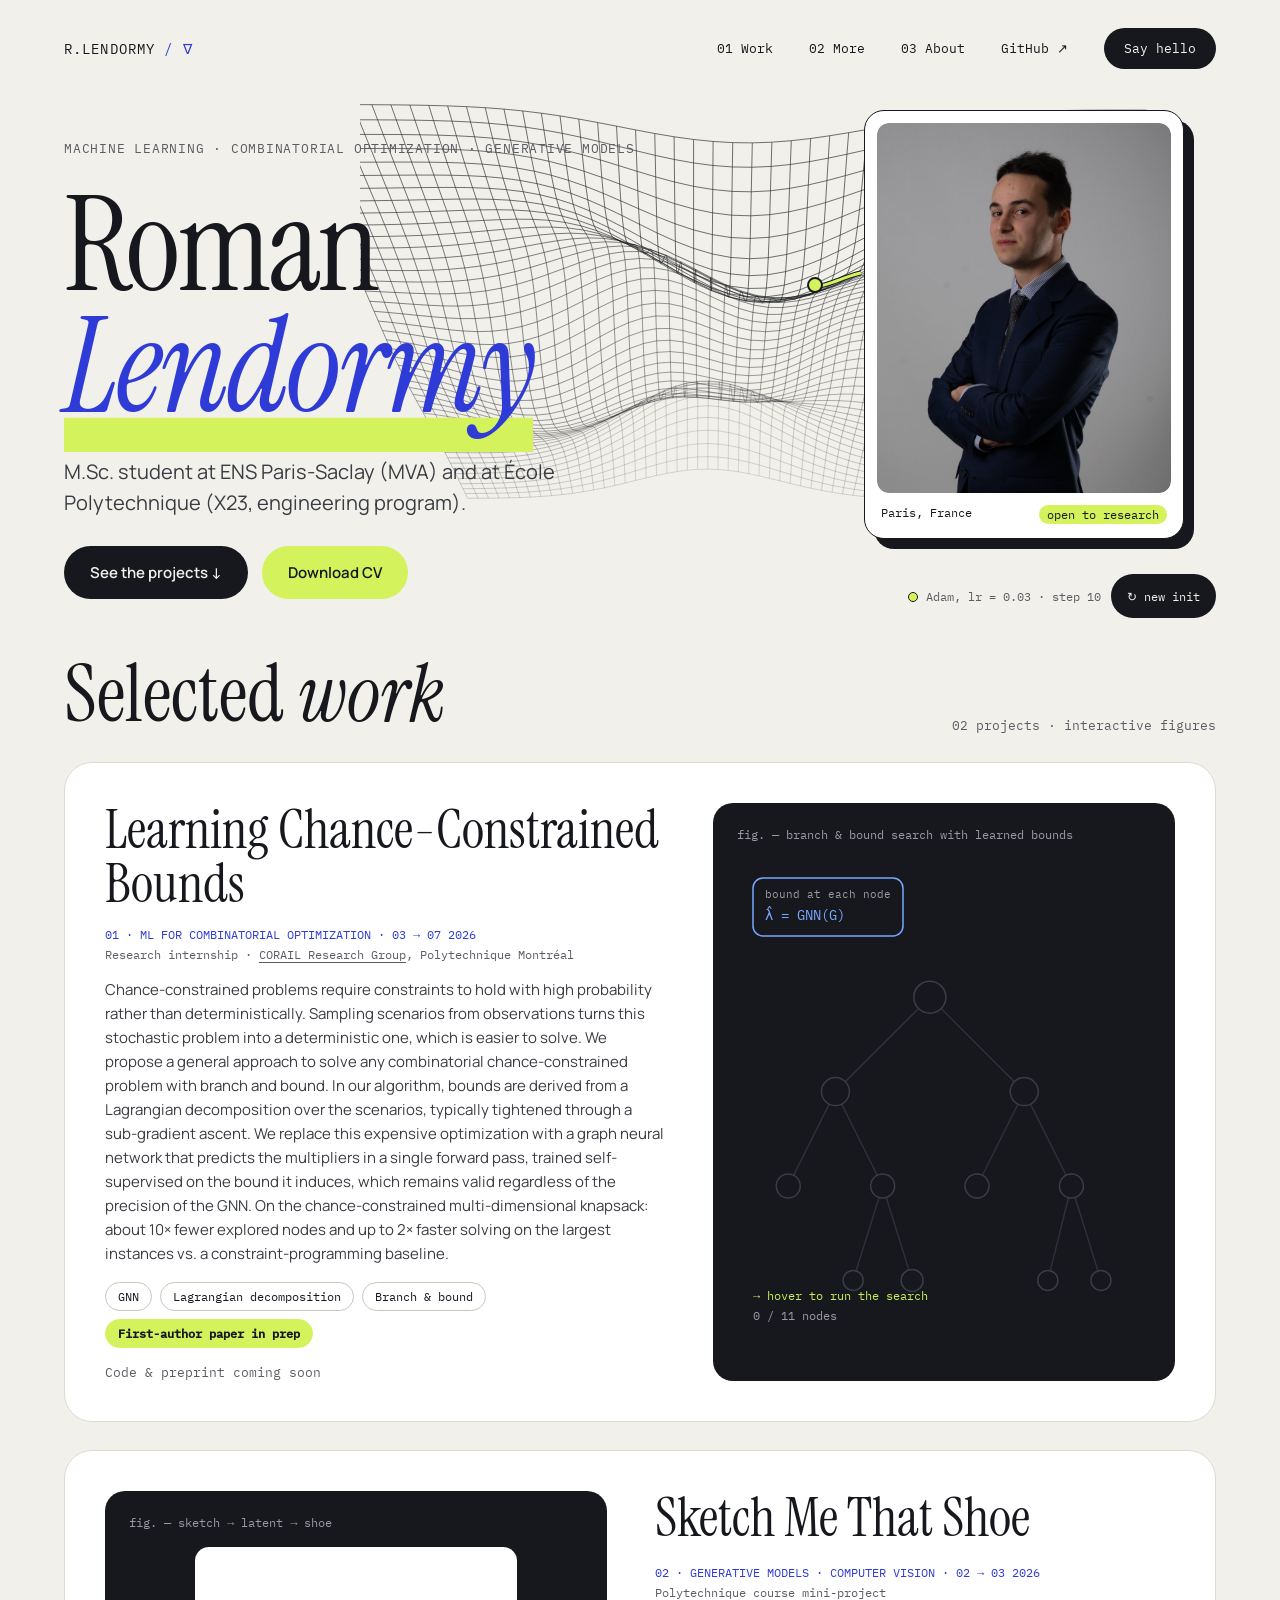
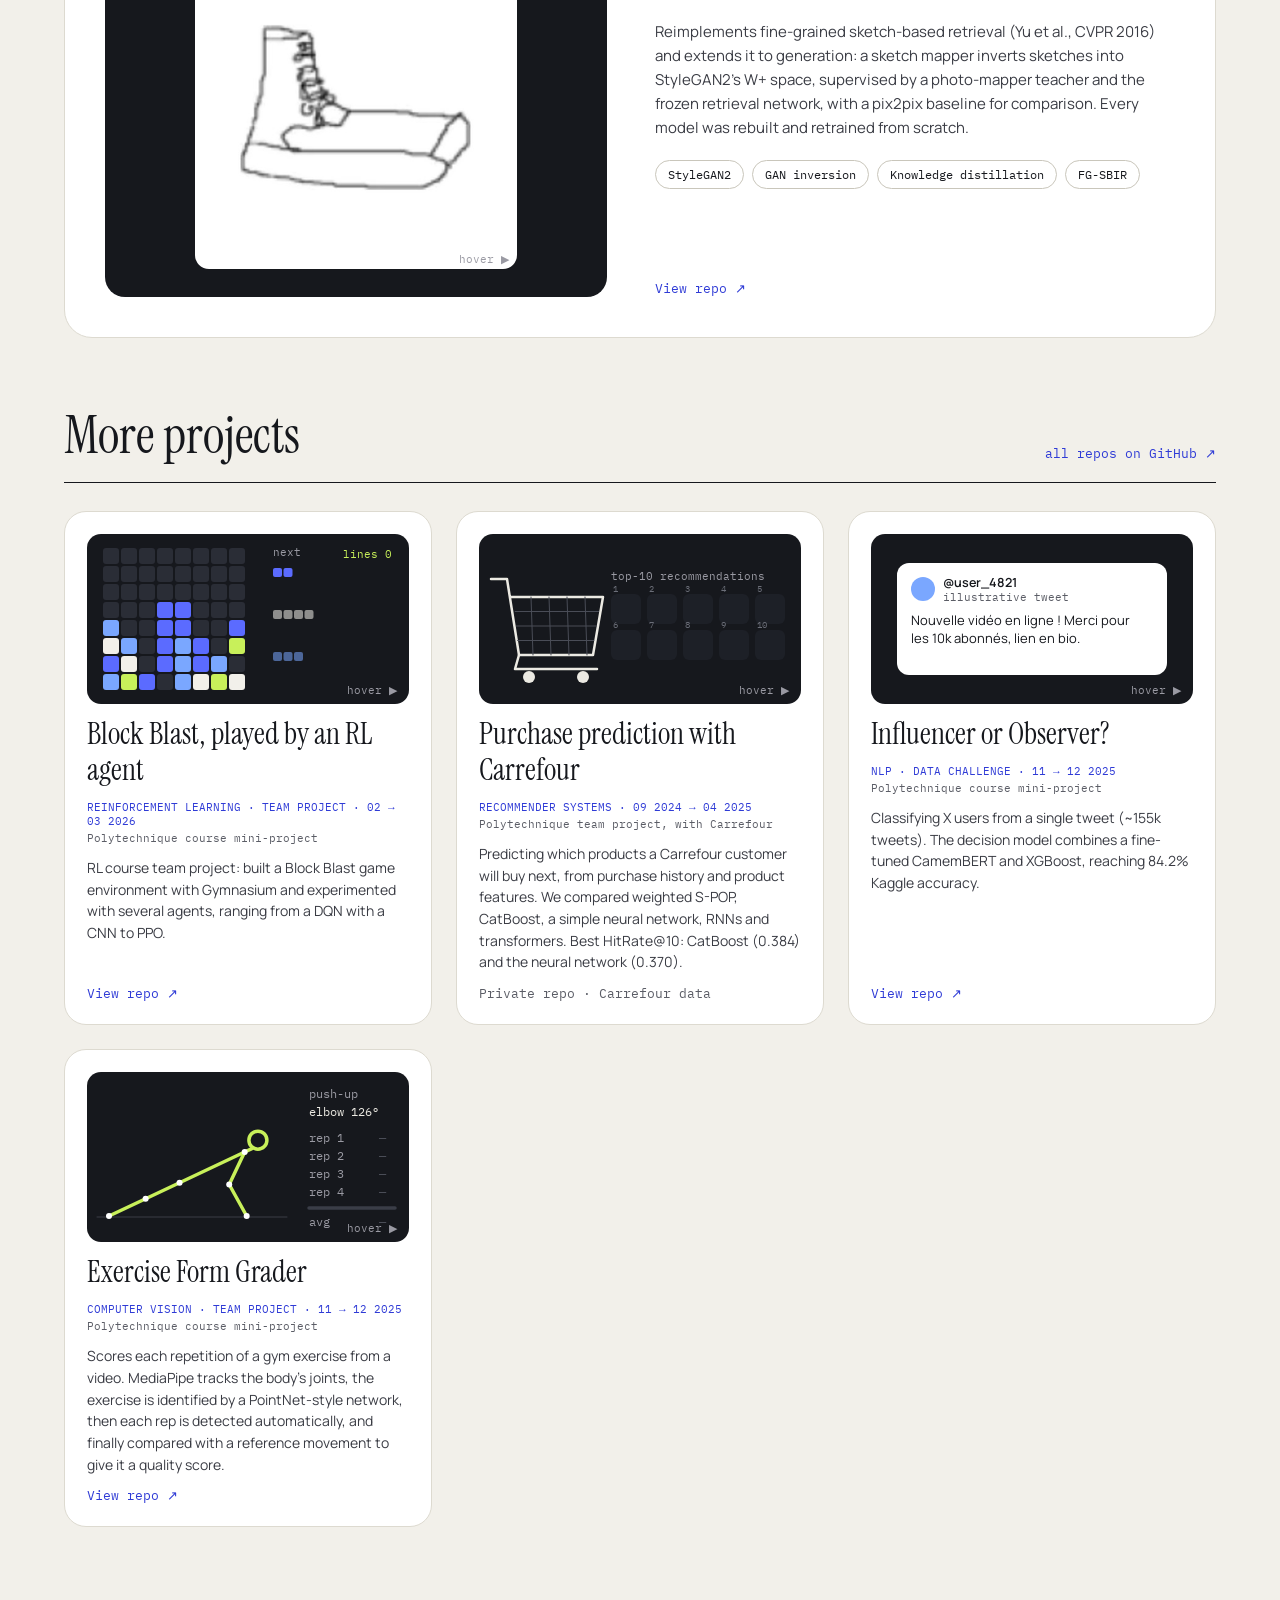
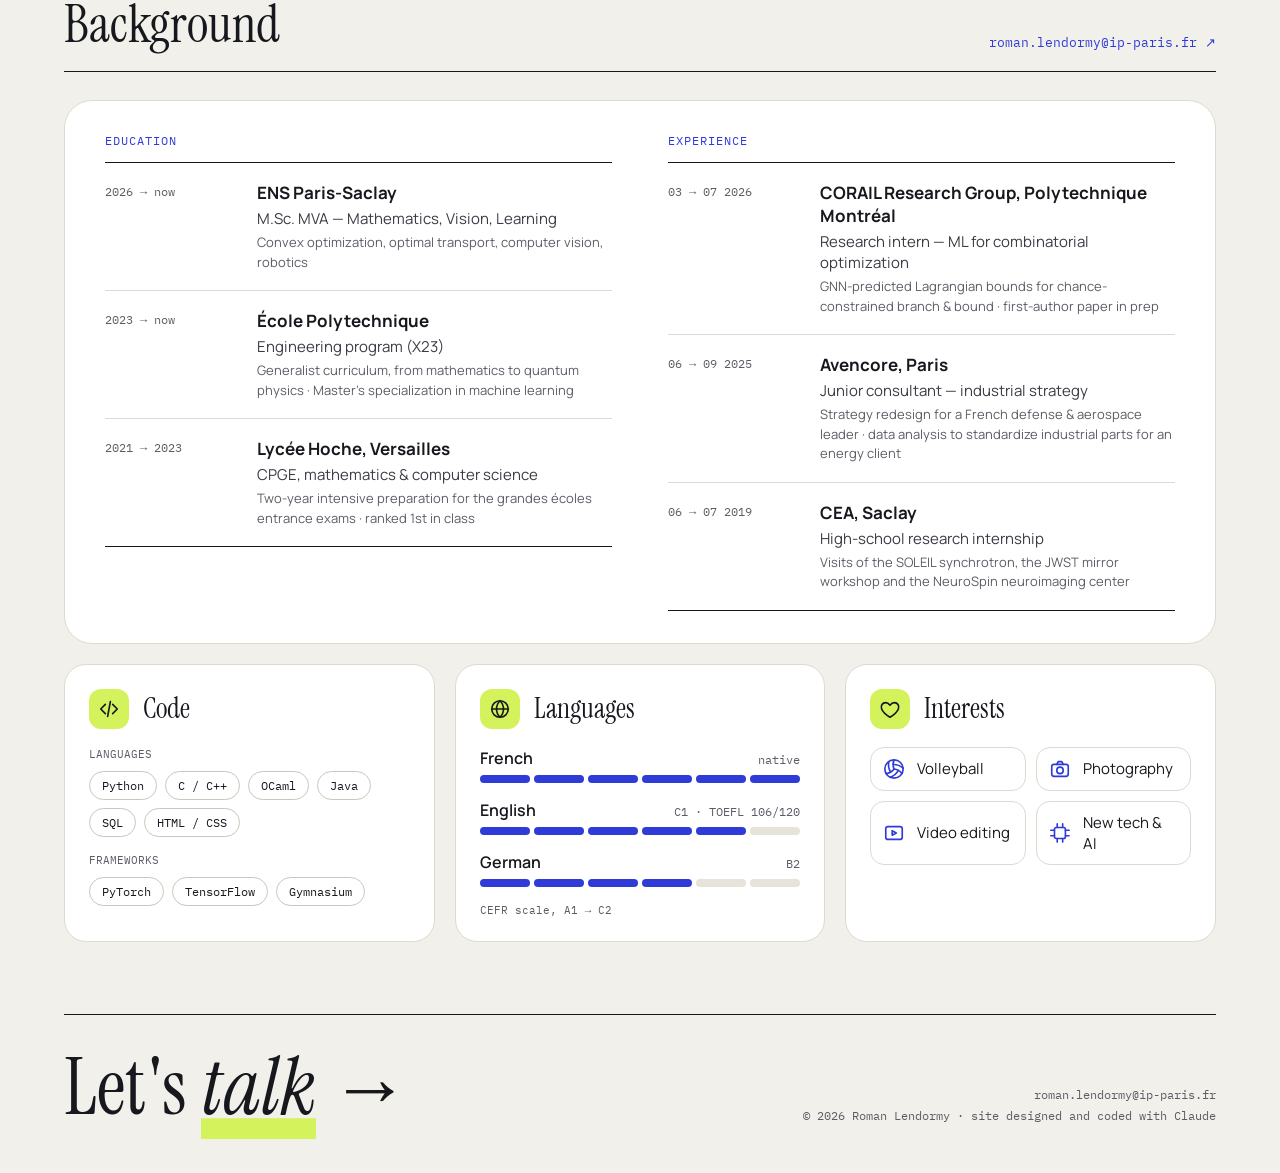
==== commit 760f84f5: "Add sitemap, robots.txt and structured data" ====
--- a/index.html
+++ b/index.html
@@ -20,6 +20,7 @@
 <link rel="icon" href="assets/img/favicon.svg" type="image/svg+xml">
 <link rel="preload" href="assets/fonts/instrument-serif-latin-400-normal.woff2" as="font" type="font/woff2" crossorigin>
 <link rel="stylesheet" href="assets/style.css">
+<script type="application/ld+json">{"@context": "https://schema.org", "@type": "Person", "name": "Roman Lendormy", "url": "https://romanlendormy.github.io/", "image": "https://romanlendormy.github.io/assets/img/portrait.jpg", "jobTitle": "M.Sc. student in machine learning", "affiliation": [{"@type": "CollegeOrUniversity", "name": "École Polytechnique"}, {"@type": "CollegeOrUniversity", "name": "ENS Paris-Saclay"}], "knowsAbout": ["Machine learning", "Combinatorial optimization", "Generative models", "Graph neural networks"], "sameAs": ["https://github.com/romanlendormy"]}</script>
 </head>
 <body>
 <div class="wrap">
